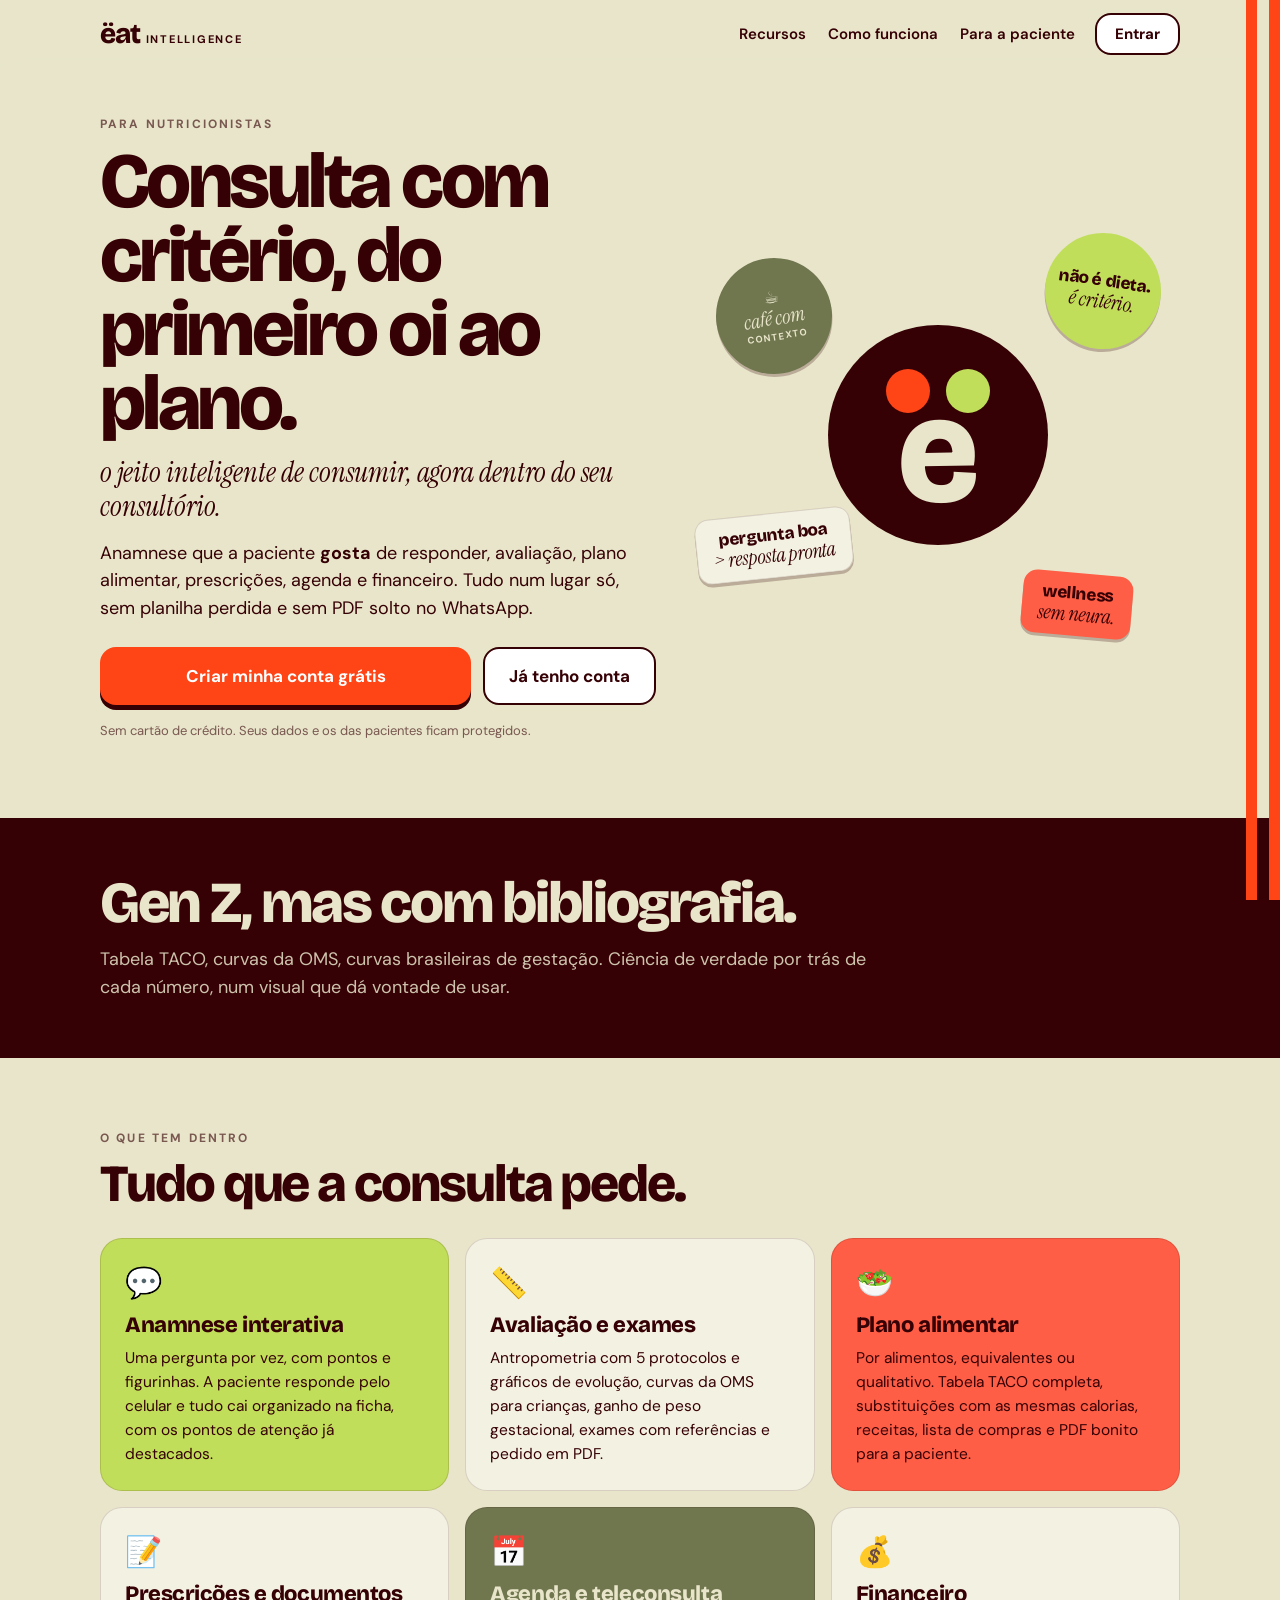
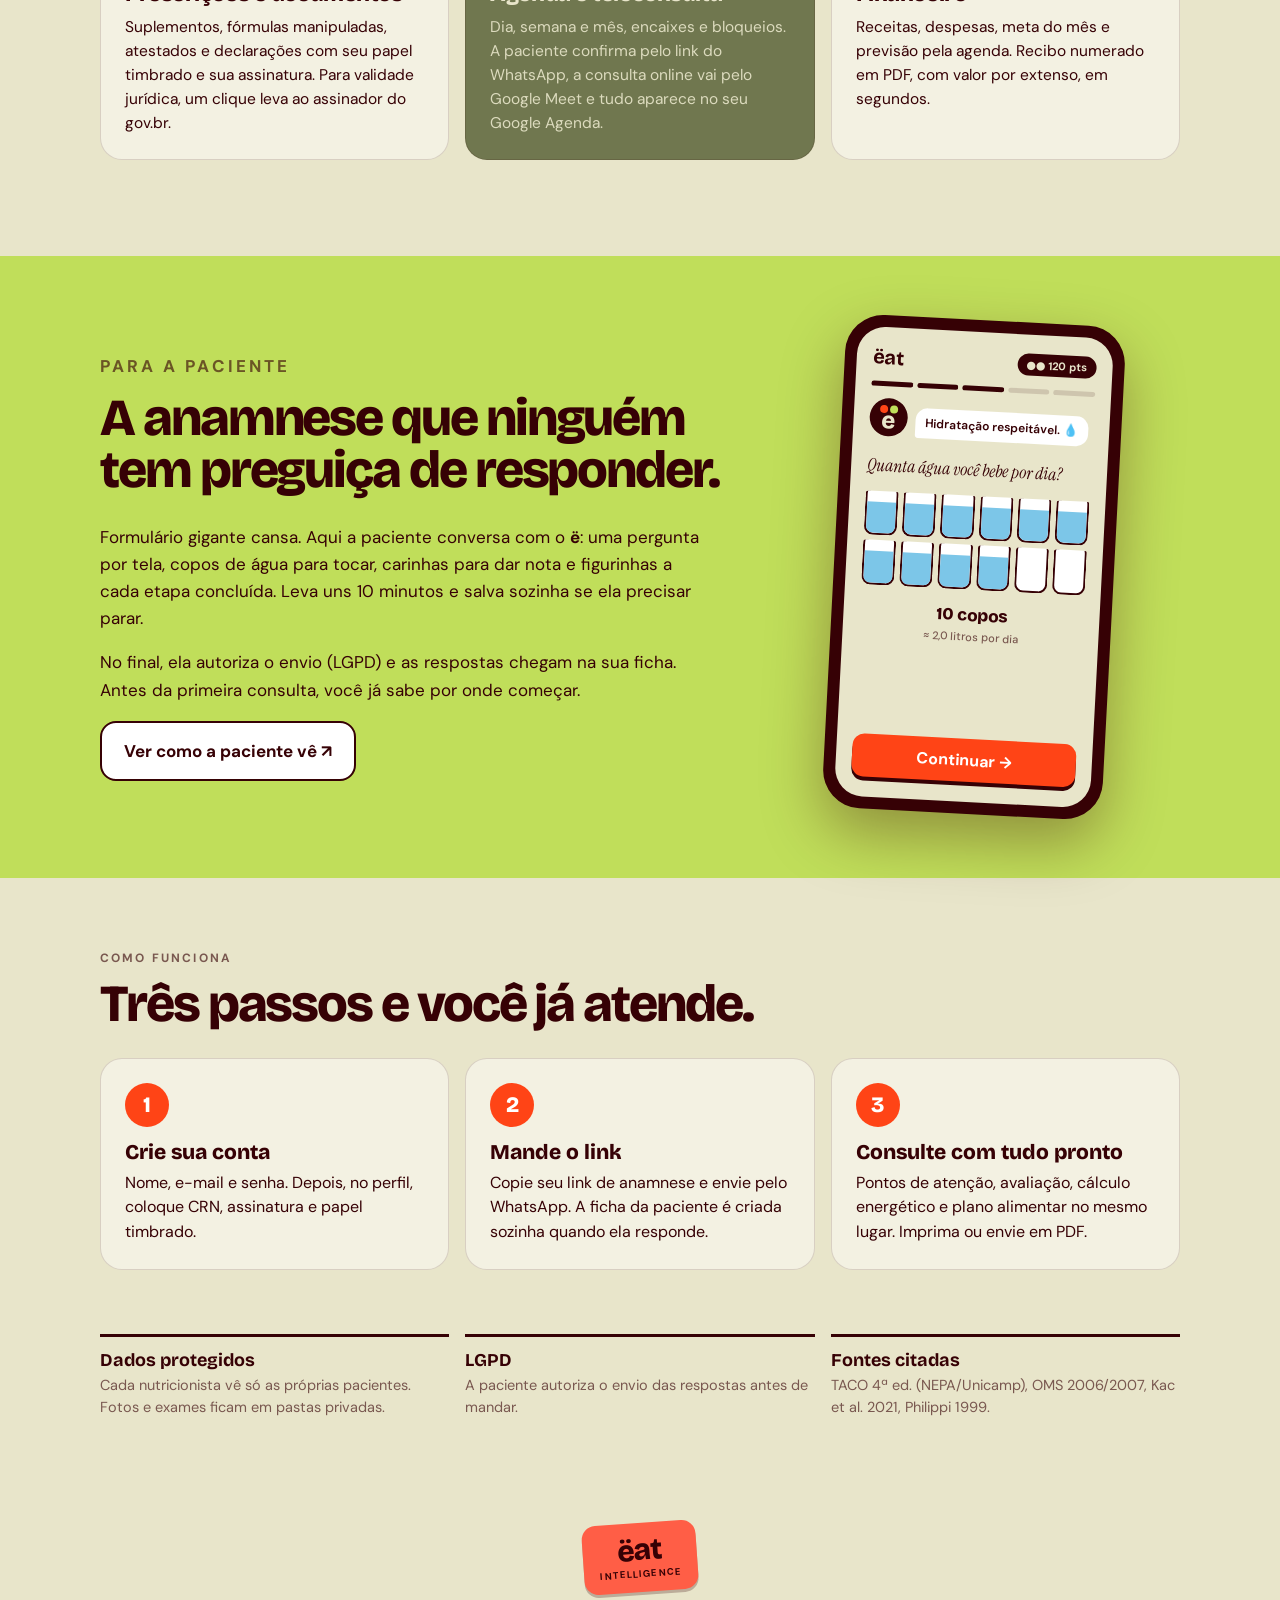
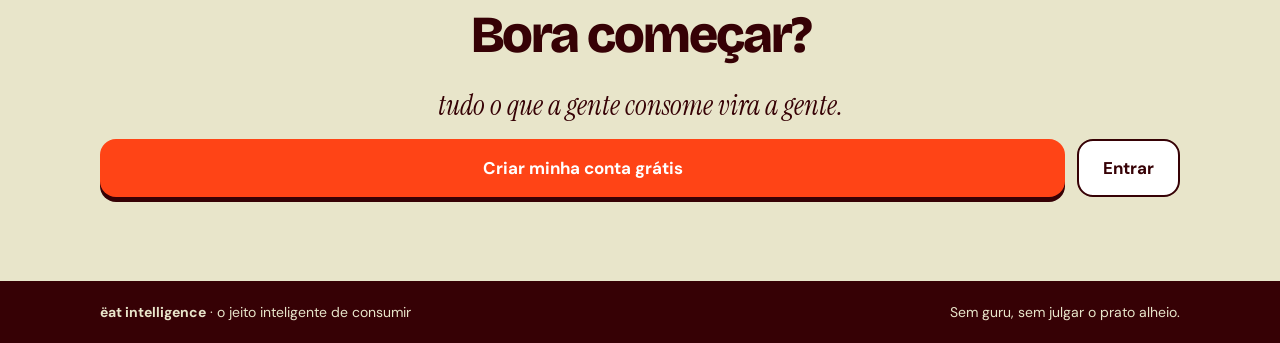
==== index.html @ 546cb7b5 "ëat intelligence: site inicial, anamnese, painel da nutri e funções do Supabase Co-Authored-By: Clau" ====
<!doctype html>
<html lang="pt-BR">
<head>
<meta charset="utf-8">
<meta name="viewport" content="width=device-width,initial-scale=1,viewport-fit=cover">
<meta name="theme-color" content="#E8E5CA">
<title>ëat intelligence · o consultório de nutrição com critério</title>
<meta name="description" content="Anamnese que a paciente gosta de responder, avaliação, plano alimentar, prescrições, agenda e financeiro num só lugar. Para nutricionistas.">
<script>
  // links antigos de anamnese (com ?n= ou ?nome=) continuam funcionando: vão direto para o questionário
  (function () { var q = new URLSearchParams(location.search); if (q.has('n') || q.has('nome') || q.has('nutri')) location.replace('anamnese.html' + location.search); })();
</script>
<link rel="preconnect" href="https://fonts.googleapis.com">
<link rel="preconnect" href="https://fonts.gstatic.com" crossorigin>
<link href="https://fonts.googleapis.com/css2?family=Bricolage+Grotesque:opsz,wght@12..96,400..800&family=DM+Sans:opsz,wght@9..40,400..700&family=Instrument+Serif:ital@0;1&display=swap" rel="stylesheet">
<link rel="stylesheet" href="css/eat.css?v=20261120h">
<link rel="stylesheet" href="css/home.css?v=20261120h">
</head>
<body class="home">
<div class="listras" aria-hidden="true"><i></i><i></i></div>

<header class="home-topo">
  <div class="home-in home-topo-in">
    <a class="home-logo" href="#" aria-label="ëat intelligence, início">ëat<small>intelligence</small></a>
    <nav class="home-nav" aria-label="Seções">
      <a href="#recursos">Recursos</a>
      <a href="#como">Como funciona</a>
      <a href="#paciente">Para a paciente</a>
    </nav>
    <a class="btn sec home-entrar" href="painel.html">Entrar</a>
  </div>
</header>

<main>
  <!-- hero -->
  <section class="home-in hero-home">
    <div class="hero-texto">
      <p class="kicker-home">para nutricionistas</p>
      <h1>Consulta com critério, do primeiro oi ao plano.</h1>
      <p class="serif-home">o jeito inteligente de consumir, agora dentro do seu consultório.</p>
      <p class="hero-sub">Anamnese que a paciente <b>gosta</b> de responder, avaliação, plano alimentar, prescrições, agenda e financeiro. Tudo num lugar só, sem planilha perdida e sem PDF solto no WhatsApp.</p>
      <div class="hero-acoes">
        <a class="btn pri" href="painel.html#criar">Criar minha conta grátis</a>
        <a class="btn sec" href="painel.html">Já tenho conta</a>
      </div>
      <p class="nota">Sem cartão de crédito. Seus dados e os das pacientes ficam protegidos.</p>
    </div>
    <div class="hero-arte" aria-hidden="true">
      <div class="ee-grande-home"><i class="olho a"></i><i class="olho b"></i><span class="letra">e</span></div>
      <div class="fig t-lima redonda" style="--rot:8deg;top:2%;right:4%"><span class="g">não é dieta.</span><span class="s">é critério.</span></div>
      <div class="fig t-creme" style="--rot:-6deg;bottom:16%;left:0"><span class="g">pergunta boa</span><span class="s">&gt; resposta pronta</span></div>
      <div class="fig t-coral" style="--rot:5deg;bottom:2%;right:10%"><span class="g">wellness</span><span class="s">sem neura.</span></div>
      <div class="fig t-musgo redonda" style="--rot:-9deg;top:8%;left:4%"><span class="g">☕</span><span class="s">café com</span><span class="c">contexto</span></div>
    </div>
  </section>

  <!-- faixa manifesto -->
  <section class="faixa-bordo">
    <div class="home-in">
      <p class="faixa-titulo">Gen Z, mas com bibliografia.</p>
      <p class="faixa-sub">Tabela TACO, curvas da OMS, curvas brasileiras de gestação. Ciência de verdade por trás de cada número, num visual que dá vontade de usar.</p>
    </div>
  </section>

  <!-- recursos -->
  <section class="home-in secao" id="recursos">
    <p class="kicker-home">o que tem dentro</p>
    <h2>Tudo que a consulta pede.</h2>
    <div class="recursos">
      <article class="recurso t-lima">
        <span class="rec-ic" aria-hidden="true">💬</span>
        <h3>Anamnese interativa</h3>
        <p>Uma pergunta por vez, com pontos e figurinhas. A paciente responde pelo celular e tudo cai organizado na ficha, com os pontos de atenção já destacados.</p>
      </article>
      <article class="recurso t-creme">
        <span class="rec-ic" aria-hidden="true">📏</span>
        <h3>Avaliação e exames</h3>
        <p>Antropometria com 5 protocolos e gráficos de evolução, curvas da OMS para crianças, ganho de peso gestacional, exames com referências e pedido em PDF.</p>
      </article>
      <article class="recurso t-coral">
        <span class="rec-ic" aria-hidden="true">🥗</span>
        <h3>Plano alimentar</h3>
        <p>Por alimentos, equivalentes ou qualitativo. Tabela TACO completa, substituições com as mesmas calorias, receitas, lista de compras e PDF bonito para a paciente.</p>
      </article>
      <article class="recurso t-creme">
        <span class="rec-ic" aria-hidden="true">📝</span>
        <h3>Prescrições e documentos</h3>
        <p>Suplementos, fórmulas manipuladas, atestados e declarações com seu papel timbrado e sua assinatura. Para validade jurídica, um clique leva ao assinador do gov.br.</p>
      </article>
      <article class="recurso t-musgo">
        <span class="rec-ic" aria-hidden="true">📅</span>
        <h3>Agenda e teleconsulta</h3>
        <p>Dia, semana e mês, encaixes e bloqueios. A paciente confirma pelo link do WhatsApp, a consulta online vai pelo Google Meet e tudo aparece no seu Google Agenda.</p>
      </article>
      <article class="recurso t-creme">
        <span class="rec-ic" aria-hidden="true">💰</span>
        <h3>Financeiro</h3>
        <p>Receitas, despesas, meta do mês e previsão pela agenda. Recibo numerado em PDF, com valor por extenso, em segundos.</p>
      </article>
    </div>
  </section>

  <!-- paciente -->
  <section class="secao-paciente" id="paciente">
    <div class="home-in paciente-grade">
      <div>
        <p class="kicker-home">para a paciente</p>
        <h2>A anamnese que ninguém tem preguiça de responder.</h2>
        <p>Formulário gigante cansa. Aqui a paciente conversa com o <b>ë</b>: uma pergunta por tela, copos de água para tocar, carinhas para dar nota e figurinhas a cada etapa concluída. Leva uns 10 minutos e salva sozinha se ela precisar parar.</p>
        <p>No final, ela autoriza o envio (LGPD) e as respostas chegam na sua ficha. Antes da primeira consulta, você já sabe por onde começar.</p>
        <a class="btn sec" href="anamnese.html">Ver como a paciente vê ↗</a>
      </div>
      <div class="celular" aria-hidden="true">
        <div class="cel-tela">
          <div class="cel-topo"><b>ëat</b><span class="cel-pts">●● 120 pts</span></div>
          <div class="cel-barra"><i style="width:100%"></i><i style="width:100%"></i><i style="width:40%"></i><i></i><i></i></div>
          <div class="cel-guia"><span class="cel-ee"><i></i><i></i>e</span><span class="cel-balao">Hidratação respeitável. 💧</span></div>
          <p class="cel-perg">Quanta água você bebe por dia?</p>
          <div class="cel-copos"><i class="on"></i><i class="on"></i><i class="on"></i><i class="on"></i><i class="on"></i><i class="on"></i><i class="on"></i><i class="on"></i><i class="on"></i><i class="on"></i><i></i><i></i></div>
          <p class="cel-total">10 copos <small>≈ 2,0 litros por dia</small></p>
          <span class="cel-btn">Continuar →</span>
        </div>
      </div>
    </div>
  </section>

  <!-- como funciona -->
  <section class="home-in secao" id="como">
    <p class="kicker-home">como funciona</p>
    <h2>Três passos e você já atende.</h2>
    <ol class="passos">
      <li><span class="passo-n">1</span><h3>Crie sua conta</h3><p>Nome, e-mail e senha. Depois, no perfil, coloque CRN, assinatura e papel timbrado.</p></li>
      <li><span class="passo-n">2</span><h3>Mande o link</h3><p>Copie seu link de anamnese e envie pelo WhatsApp. A ficha da paciente é criada sozinha quando ela responde.</p></li>
      <li><span class="passo-n">3</span><h3>Consulte com tudo pronto</h3><p>Pontos de atenção, avaliação, cálculo energético e plano alimentar no mesmo lugar. Imprima ou envie em PDF.</p></li>
    </ol>
  </section>

  <!-- confiança -->
  <section class="home-in secao confianca">
    <div class="conf-item"><b>Dados protegidos</b><span>Cada nutricionista vê só as próprias pacientes. Fotos e exames ficam em pastas privadas.</span></div>
    <div class="conf-item"><b>LGPD</b><span>A paciente autoriza o envio das respostas antes de mandar.</span></div>
    <div class="conf-item"><b>Fontes citadas</b><span>TACO 4ª ed. (NEPA/Unicamp), OMS 2006/2007, Kac et al. 2021, Philippi 1999.</span></div>
  </section>

  <!-- cta final -->
  <section class="cta-final">
    <div class="home-in">
      <div class="fig t-coral" style="--rot:-4deg;position:static;display:inline-flex;margin-bottom:18px"><span class="g" style="font-size:30px;letter-spacing:-.04em">ëat</span><span class="c">intelligence</span></div>
      <h2>Bora começar?</h2>
      <p class="serif-home">tudo o que a gente consome vira a gente.</p>
      <div class="hero-acoes" style="justify-content:center">
        <a class="btn pri" href="painel.html#criar">Criar minha conta grátis</a>
        <a class="btn sec" href="painel.html">Entrar</a>
      </div>
    </div>
  </section>
</main>

<footer class="home-rodape">
  <div class="home-in">
    <span><b>ëat intelligence</b> · o jeito inteligente de consumir</span>
    <span>Sem guru, sem julgar o prato alheio.</span>
  </div>
</footer>
</body>
</html>
---- css/eat.css ----
:root{
  --coral:#FF5E46; --laranja:#FF4416; --bordo:#360105; --lima:#C0DE5A; --musgo:#70774F; --creme:#E8E5CA;
  --papel:#F3F1E2; --linha:rgba(54,1,5,.14); --suave:rgba(54,1,5,.62);
  --titulo:'Bricolage Grotesque',system-ui,sans-serif;
  --serif:'Instrument Serif',Georgia,serif;
  --texto:'DM Sans',system-ui,sans-serif;
  --r:22px;
}
*{box-sizing:border-box}
html,body{margin:0}
body{font-family:var(--texto);background:var(--creme);color:var(--bordo);-webkit-font-smoothing:antialiased;min-height:100vh;overflow-x:hidden}
button{font:inherit;color:inherit}
.listras{position:fixed;top:0;right:0;bottom:0;width:34px;display:flex;gap:12px;justify-content:flex-end;pointer-events:none;z-index:0}
.listras i{width:11px;background:var(--laranja)}
@media (max-width:700px){.listras{width:18px;gap:6px}.listras i{width:6px}}

/* topo */
.topo{position:sticky;top:0;z-index:10;background:rgba(232,229,202,.92);backdrop-filter:blur(10px);-webkit-backdrop-filter:blur(10px);padding:14px 16px 12px}
.topo-in{max-width:660px;margin:0 auto;display:flex;align-items:center;gap:12px}
.logo{font-family:var(--titulo);font-weight:800;font-size:24px;letter-spacing:-.03em;line-height:1;display:flex;align-items:baseline;gap:6px}
.logo small{font-family:var(--texto);font-weight:600;font-size:11px;letter-spacing:.16em;text-transform:uppercase}
.pontos{margin-left:auto;display:flex;align-items:center;gap:6px;background:var(--bordo);color:var(--creme);border-radius:999px;padding:6px 12px 6px 8px;font-weight:700;font-size:14px}
.pontos b{display:inline-flex;gap:3px}
.pontos b i{width:8px;height:8px;border-radius:50%;background:var(--laranja)}
.pontos b i+i{background:var(--lima)}
.trilha{max-width:660px;margin:12px auto 0;display:flex;gap:6px}
.trilha .seg{flex:1;height:7px;border-radius:99px;background:var(--linha);overflow:hidden}
.trilha .seg i{display:block;height:100%;width:0;background:var(--bordo);border-radius:99px;transition:width .45s cubic-bezier(.2,.8,.2,1)}
.trilha .seg.atual i{background:var(--laranja)}
.etapa-label{max-width:660px;margin:8px auto 0;font-size:11px;font-weight:700;letter-spacing:.16em;text-transform:uppercase;color:var(--suave)}

main{position:relative;z-index:1;max-width:660px;margin:0 auto;padding:12px 16px 150px}

/* mascote ë */
.guia{display:flex;align-items:flex-end;gap:12px;margin:8px 0 16px}
.ee{flex:none;width:56px;height:56px;border-radius:50%;background:var(--bordo);position:relative;display:grid;place-items:center;animation:respira 3.2s ease-in-out infinite}
.ee .letra{font-family:var(--titulo);font-weight:800;font-size:38px;color:var(--creme);line-height:1;margin-top:8px}
.ee .olho{position:absolute;top:11px;width:12px;height:12px;border-radius:50%;animation:pisca 4.5s infinite}
.ee .olho.a{left:15px;background:var(--laranja)}
.ee .olho.b{right:15px;background:var(--lima);animation-delay:.05s}
.ee.feliz{animation:pula .5s ease}
.ee.grande{width:96px;height:96px}
.ee.grande .letra{font-size:66px;margin-top:12px}
.ee.grande .olho{width:20px;height:20px;top:18px}
.ee.grande .olho.a{left:25px}.ee.grande .olho.b{right:25px}
@keyframes pisca{0%,92%,100%{transform:scaleY(1)}95%{transform:scaleY(.1)}}
@keyframes respira{0%,100%{transform:translateY(0)}50%{transform:translateY(-3px)}}
@keyframes pula{0%{transform:scale(1)}40%{transform:scale(1.15) rotate(-6deg)}100%{transform:scale(1)}}
.balao{background:#fff;border-radius:18px 18px 18px 4px;padding:11px 15px;font-size:15px;line-height:1.4;font-weight:500;box-shadow:0 2px 0 var(--linha);max-width:100%;animation:entra .3s ease}

/* cartões */
.card{background:var(--papel);border-radius:var(--r);padding:28px 22px 26px;animation:entra .38s cubic-bezier(.2,.8,.2,1);border:1px solid var(--linha)}
@keyframes entra{from{opacity:0;transform:translateY(14px)}to{opacity:1;transform:none}}
.kicker{font-size:11px;font-weight:700;letter-spacing:.16em;text-transform:uppercase;color:var(--suave);margin:0 0 10px}
.pergunta{font-family:var(--serif);font-style:italic;font-weight:400;font-size:clamp(30px,7.2vw,42px);line-height:1.05;letter-spacing:-.01em;margin:0 0 8px}
.ajuda{color:var(--suave);margin:0 0 20px;font-size:15px;line-height:1.45}
.opcional{display:inline-block;font-size:11px;font-weight:700;letter-spacing:.12em;text-transform:uppercase;background:var(--creme);border-radius:99px;padding:3px 9px;margin-left:4px;vertical-align:middle;font-family:var(--texto);font-style:normal}

/* opções */
.opcoes{display:grid;gap:10px;grid-template-columns:repeat(auto-fill,minmax(148px,1fr))}
.op{border:2px solid var(--linha);background:#fff;border-radius:16px;padding:14px 14px;text-align:left;cursor:pointer;display:flex;gap:12px;align-items:center;font-weight:600;font-size:16px;line-height:1.25;transition:transform .15s,border-color .15s,background .15s}
.op .e{font-size:26px;line-height:1;flex:none}
.op:hover{transform:translateY(-2px);border-color:var(--bordo)}
.op.on{background:var(--bordo);color:var(--creme);border-color:var(--bordo)}
.op.on .e{animation:pula .4s}
.chips{display:flex;flex-wrap:wrap;gap:8px}
.chip{border:2px solid var(--linha);background:#fff;border-radius:999px;padding:10px 15px;font-weight:600;font-size:15px;cursor:pointer;display:inline-flex;gap:7px;align-items:center;transition:.15s}
.chip:hover{border-color:var(--bordo)}
.chip.on{background:var(--lima);border-color:var(--bordo)}
.chip.on::after{content:"✓";font-weight:800}

input.campo,textarea.campo{width:100%;font:inherit;font-size:20px;font-weight:600;padding:15px 17px;border:2px solid var(--linha);border-radius:16px;background:#fff;color:var(--bordo);outline:none;transition:border-color .15s}
textarea.campo{font-size:17px;font-weight:500;min-height:130px;resize:vertical;line-height:1.45}
input.campo:focus,textarea.campo:focus{border-color:var(--bordo);box-shadow:0 0 0 4px rgba(192,222,90,.55)}
.num{display:flex;gap:10px;align-items:center}
.num input{text-align:center;font-family:var(--titulo);font-size:34px;font-weight:800}
.mais{flex:none;width:58px;height:58px;border-radius:16px;border:2px solid var(--linha);background:#fff;font-size:28px;font-weight:700;cursor:pointer}
.mais:active{transform:scale(.94)}
.unid{font-weight:700;color:var(--suave);font-size:18px;flex:none}

.escala{display:grid;grid-template-columns:repeat(5,1fr);gap:8px}
.escala button{border:2px solid var(--linha);background:#fff;border-radius:16px;padding:12px 4px 10px;cursor:pointer;display:flex;flex-direction:column;align-items:center;gap:6px;transition:.15s}
.escala button .e{font-size:30px;line-height:1}
.escala button small{font-size:12px;font-weight:600;line-height:1.15;text-align:center}
.escala button:hover{transform:translateY(-2px)}
.escala button.on{background:var(--coral);border-color:var(--bordo)}

.regua{padding:8px 0 4px}
.regua .valor{font-family:var(--titulo);font-weight:800;font-size:64px;line-height:1;text-align:center;letter-spacing:-.03em}
.regua .valor span{font-size:22px;font-weight:600;margin-left:6px;letter-spacing:0}
.regua .emo{text-align:center;font-size:34px;margin:6px 0 10px}
input[type=range]{width:100%;-webkit-appearance:none;appearance:none;height:14px;border-radius:99px;background:linear-gradient(90deg,var(--lima) var(--p,50%),#fff var(--p,50%));border:2px solid var(--bordo);outline:none}
input[type=range]::-webkit-slider-thumb{-webkit-appearance:none;width:34px;height:34px;border-radius:50%;background:var(--laranja);border:3px solid var(--bordo);cursor:grab}
input[type=range]::-moz-range-thumb{width:30px;height:30px;border-radius:50%;background:var(--laranja);border:3px solid var(--bordo);cursor:grab}
.regua .ext{display:flex;justify-content:space-between;font-size:13px;font-weight:600;color:var(--suave);margin-top:8px}

.copos{display:grid;grid-template-columns:repeat(8,1fr);gap:7px}
.opcoes.largas{grid-template-columns:1fr}
.op .desc{display:block;font-weight:500;font-size:13px;opacity:.75;margin-top:3px;line-height:1.35}
.copo{aspect-ratio:3/4;border:2px solid var(--bordo);border-top-width:0;border-radius:4px 4px 14px 14px;background:#fff;cursor:pointer;position:relative;overflow:hidden;padding:0}
.copo::before{content:"";position:absolute;left:0;right:0;bottom:0;height:0;background:#7cc6e8;transition:height .3s cubic-bezier(.2,.8,.2,1)}
.copo.on::before{height:78%}
.copo.on{animation:pula .35s}
.agua-total{text-align:center;margin:16px 0 4px;font-family:var(--titulo);font-weight:800;font-size:28px}
.agua-total small{display:block;font-family:var(--texto);font-weight:500;font-size:14px;color:var(--suave)}
.link{background:none;border:none;text-decoration:underline;cursor:pointer;color:var(--suave);font-weight:600;padding:6px 0}

.freq{display:flex;flex-direction:column;gap:10px}
.freq-linha{background:#fff;border-radius:16px;padding:10px 12px;display:grid;grid-template-columns:minmax(110px,1fr) 2.4fr;gap:10px;align-items:center;border:2px solid transparent;transition:.2s}
.freq-linha.ok{border-color:var(--lima)}
.freq-nome{font-weight:700;display:flex;gap:8px;align-items:center;font-size:15px}
.freq-nome .e{font-size:22px}
.freq-ops{display:grid;grid-template-columns:repeat(4,1fr);gap:5px}
.freq-ops button{border:1.5px solid var(--linha);background:var(--papel);border-radius:10px;padding:8px 2px;font-size:12px;font-weight:700;cursor:pointer}
.freq-ops button.on{background:var(--bordo);color:var(--creme);border-color:var(--bordo)}
@media (max-width:520px){.freq-linha{grid-template-columns:1fr}}

/* abertura de etapa */
.abertura{border-radius:var(--r);padding:34px 24px 30px;position:relative;overflow:hidden;animation:entra .4s cubic-bezier(.2,.8,.2,1)}
.abertura .num-etapa{font-size:12px;font-weight:700;letter-spacing:.16em;text-transform:uppercase;margin:0 0 18px}
.abertura h2{font-family:var(--titulo);font-weight:800;font-size:clamp(40px,10vw,62px);line-height:.95;letter-spacing:-.035em;margin:0 0 14px}
.abertura p{font-family:var(--serif);font-style:italic;font-size:24px;line-height:1.2;margin:0;max-width:30ch}
.abertura .trema{position:absolute;right:22px;top:24px;display:flex;gap:10px}
.abertura .trema i{width:30px;height:24px;border-radius:50%;background:currentColor;opacity:.9}
.t-lima{background:var(--lima);color:var(--bordo)}
.t-coral{background:var(--coral);color:var(--bordo)}
.t-bordo{background:var(--bordo);color:var(--creme)}
.t-musgo{background:var(--musgo);color:var(--creme)}
.t-creme{background:var(--papel);color:var(--bordo);border:1px solid var(--linha)}

/* figurinhas */
.conquista{display:flex;align-items:center;gap:16px;margin:0 0 18px;padding:14px 16px;background:#fff;border-radius:18px;border:1px solid var(--linha);animation:entra .4s}
.conquista .tit{font-size:11px;font-weight:700;letter-spacing:.16em;text-transform:uppercase;color:var(--suave)}
.conquista .nome{font-family:var(--titulo);font-weight:800;font-size:19px;letter-spacing:-.01em}
.fig{flex:none;display:inline-flex;flex-direction:column;align-items:center;justify-content:center;text-align:center;padding:12px 16px;border-radius:14px;line-height:1;transform:rotate(var(--rot,-4deg));box-shadow:0 3px 0 rgba(54,1,5,.25);animation:cola .55s cubic-bezier(.2,1.6,.4,1)}
.fig .g{font-family:var(--titulo);font-weight:800;font-size:17px;letter-spacing:-.02em}
.fig .s{font-family:var(--serif);font-style:italic;font-size:20px;margin-top:2px}
.fig .c{font-family:var(--texto);font-weight:700;font-size:9.5px;letter-spacing:.12em;text-transform:uppercase;margin-top:5px}
.fig.redonda{border-radius:50%;width:116px;height:116px;padding:10px}
.fig.oval{border-radius:50%;padding:18px 22px}
@keyframes cola{0%{transform:scale(1.8) rotate(12deg);opacity:0}100%{transform:scale(1) rotate(var(--rot,-4deg));opacity:1}}
.album{display:flex;flex-wrap:wrap;gap:18px 14px;justify-content:center;padding:18px 4px 8px}
.album .fig{animation-delay:calc(var(--i)*90ms);animation-fill-mode:both}

/* boas-vindas / final */
.hero{text-align:left}
.hero h1{font-family:var(--titulo);font-weight:800;font-size:clamp(44px,11vw,72px);line-height:.92;letter-spacing:-.04em;margin:18px 0 12px}
.hero .serif{font-family:var(--serif);font-style:italic;font-size:26px;line-height:1.15;margin:0 0 18px}
.hero p{font-size:16px;line-height:1.55;margin:0 0 12px}
.lista-etapas{display:flex;flex-wrap:wrap;gap:8px;margin:18px 0 6px}
.lista-etapas span{font-size:13px;font-weight:700;border:1.5px solid var(--bordo);border-radius:99px;padding:6px 11px}
.nota{font-size:13px;color:var(--suave);margin-top:16px;line-height:1.5}
.acoes{display:flex;flex-direction:column;gap:10px;margin-top:20px}

/* navegação */
.nav{position:fixed;left:0;right:0;bottom:0;z-index:20;padding:22px 16px calc(16px + env(safe-area-inset-bottom));background:linear-gradient(rgba(232,229,202,0),var(--creme) 35%)}
.nav-in{max-width:660px;margin:0 auto;display:flex;gap:10px}
.btn{border:none;border-radius:16px;padding:17px 22px;font-weight:700;font-size:17px;cursor:pointer;transition:transform .1s, box-shadow .1s;display:inline-flex;align-items:center;justify-content:center;gap:8px;text-decoration:none}
.btn.pri{flex:1;background:var(--laranja);color:#fff;box-shadow:0 5px 0 var(--bordo)}
.btn.pri:active{transform:translateY(4px);box-shadow:0 1px 0 var(--bordo)}
.btn.pri:disabled{background:#d8d3b4;color:rgba(54,1,5,.45);box-shadow:0 5px 0 rgba(54,1,5,.2);cursor:not-allowed}
.btn.sec{background:#fff;color:var(--bordo);border:2px solid var(--bordo)}
.btn.esc{background:var(--bordo);color:var(--creme);box-shadow:0 5px 0 #000}
.btn.zap{background:#25D366;color:#073b1d;box-shadow:0 5px 0 var(--bordo)}
.treme{animation:treme .35s}
@keyframes treme{20%,60%{transform:translateX(-6px)}40%,80%{transform:translateX(6px)}}

.mais-pontos{position:fixed;z-index:50;pointer-events:none;font-family:var(--titulo);font-weight:800;font-size:22px;color:var(--laranja);animation:sobe 1s ease forwards}
@keyframes sobe{to{transform:translateY(-60px);opacity:0}}
.confete{position:fixed;top:-20px;z-index:60;pointer-events:none;border-radius:50%;animation:cai linear forwards}
@keyframes cai{to{transform:translateY(110vh) rotate(540deg)}}

/* painel */
.painel h1{font-family:var(--titulo);font-weight:800;font-size:44px;letter-spacing:-.035em;line-height:1;margin:10px 0 6px}
.painel .bloco{background:var(--papel);border:1px solid var(--linha);border-radius:var(--r);padding:20px;margin:16px 0}
.painel h2{font-family:var(--titulo);font-weight:800;font-size:22px;letter-spacing:-.02em;margin:0 0 12px}
.painel label{display:block;font-size:12px;font-weight:700;letter-spacing:.1em;text-transform:uppercase;margin:12px 0 6px;color:var(--suave)}
.painel input.campo,.painel textarea.campo{font-size:16px;font-weight:500;padding:12px 14px}
.painel textarea.campo{min-height:90px}
.linha-btn{display:flex;flex-wrap:wrap;gap:8px;margin-top:12px}
.linha-btn .btn{padding:12px 16px;font-size:15px}
.linkbox{word-break:break-all;background:#fff;border-radius:12px;padding:12px;font-size:13px;margin-top:12px;border:1px dashed var(--bordo)}
.pac{display:flex;align-items:center;gap:12px;background:#fff;border-radius:16px;padding:14px;margin-top:10px;cursor:pointer;border:2px solid transparent;width:100%;text-align:left}
.pac:hover{border-color:var(--bordo)}
.pac .av{width:42px;height:42px;border-radius:50%;background:var(--lima);display:grid;place-items:center;font-family:var(--titulo);font-weight:800;font-size:18px;flex:none}
.pac .info{flex:1;min-width:0}
.pac .info b{display:block;font-size:16px}
.pac .info span{font-size:13px;color:var(--suave)}
.vazio{color:var(--suave);font-style:italic;font-family:var(--serif);font-size:20px}
.resumo{display:grid;grid-template-columns:repeat(auto-fit,minmax(130px,1fr));gap:10px;margin:14px 0}
.resumo div{background:#fff;border-radius:14px;padding:12px}
.resumo small{display:block;font-size:11px;font-weight:700;letter-spacing:.12em;text-transform:uppercase;color:var(--suave)}
.resumo b{font-family:var(--titulo);font-size:22px;font-weight:800}
.alertas{list-style:none;padding:0;margin:0;display:flex;flex-direction:column;gap:6px}
.alertas li{background:#fff;border-left:5px solid var(--laranja);border-radius:10px;padding:9px 12px;font-size:15px}
.secao-resp h3{font-family:var(--titulo);font-weight:800;font-size:18px;margin:18px 0 8px;padding-bottom:6px;border-bottom:2px solid var(--bordo)}
.secao-resp dl{margin:0;display:grid;grid-template-columns:minmax(140px,38%) 1fr;gap:8px 14px}
.secao-resp dt{font-size:14px;color:var(--suave)}
.secao-resp dd{margin:0;font-weight:600;font-size:15px;white-space:pre-wrap}
@media (max-width:520px){.secao-resp dl{grid-template-columns:1fr}.secao-resp dd{margin-bottom:6px}}
@media print{
  .topo,.nav,.listras,.nao-imprime{display:none!important}
  body{background:#fff}
  .painel .bloco{border:none;padding:0}
  main{padding:0}
}
@media (prefers-reduced-motion:reduce){*{animation:none!important;transition:none!important}}

/* ===== painel: login e lista ===== */
.auth{max-width:440px;margin:24px auto 0}
.auth .hero h1{font-size:clamp(40px,10vw,56px)}
.abas{display:flex;gap:6px;background:var(--papel);border:1px solid var(--linha);border-radius:14px;padding:4px;margin:18px 0 4px}
.abas button{flex:1;border:none;background:none;border-radius:10px;padding:10px;font-weight:700;cursor:pointer;color:var(--suave)}
.abas button.on{background:var(--bordo);color:var(--creme)}
.form-msg{margin:12px 0 0;font-size:14px;line-height:1.45;border-radius:12px;padding:10px 12px}
.form-msg.erro{background:#ffe1db;color:#8a1300}
.form-msg.ok{background:#eaf5c8;color:#2f3b06}
.form-msg:empty{display:none}
.painel .btn.pri{flex:none}
.usuario{margin-left:auto;display:flex;align-items:center;gap:8px}
.usuario .nome{font-weight:700;font-size:14px;max-width:160px;overflow:hidden;text-overflow:ellipsis;white-space:nowrap}
.usuario .btn{padding:8px 12px;font-size:14px}
@media (max-width:520px){.usuario .nome{display:none}}
.busca{margin:6px 0 4px}
.selo-nova{font-size:11px;font-weight:800;letter-spacing:.08em;text-transform:uppercase;background:var(--laranja);color:#fff;border-radius:99px;padding:3px 8px;margin-left:6px;vertical-align:middle}
.cabeca-lista{display:flex;align-items:center;gap:10px;flex-wrap:wrap}
.cabeca-lista h2{margin:0}
.cabeca-lista .btn{margin-left:auto;padding:8px 12px;font-size:14px}
.carregando{color:var(--suave);font-family:var(--serif);font-style:italic;font-size:20px;padding:10px 0}
.consentimento{display:flex;gap:12px;align-items:flex-start;text-align:left;background:#fff;border:2px solid var(--linha);border-radius:16px;padding:14px;cursor:pointer;font-size:15px;line-height:1.45}
.consentimento input{width:22px;height:22px;accent-color:var(--bordo);flex:none;margin-top:1px}
.enviado{display:inline-flex;align-items:center;gap:8px;background:var(--lima);border-radius:99px;padding:8px 14px;font-weight:700}

/* ===== visualizador de PDF ===== */
.visualizador{position:fixed;inset:0;z-index:300;background:rgba(54,1,5,.88);display:flex;flex-direction:column}
.vis-barra{display:flex;align-items:center;gap:10px;padding:12px 16px;background:var(--creme);box-shadow:0 2px 12px rgba(0,0,0,.2)}
.vis-barra b{flex:1;min-width:0;overflow:hidden;text-overflow:ellipsis;white-space:nowrap;font-size:14px}
.vis-barra .btn{padding:9px 14px;font-size:14px}
.vis-paginas{flex:1;overflow:auto;padding:16px 12px 40px;display:flex;flex-direction:column;align-items:center;gap:14px}
.vis-pagina{display:block;background:#fff;box-shadow:0 6px 24px rgba(0,0,0,.35);max-width:100%}
.vis-aviso{color:var(--creme);font-family:var(--serif);font-style:italic;font-size:20px;margin-top:40px}

/* ===== assinatura ===== */
.campo-assinatura{margin-top:4px}
.ass-previa{background:#fff;border:2px dashed var(--linha);border-radius:14px;min-height:90px;display:grid;place-items:center;padding:10px}
.ass-previa img{max-width:100%;max-height:110px}
.ass-caixa{background:#fff;border-radius:14px;padding:12px;margin-top:10px}
.ass-pad{width:100%;height:auto;aspect-ratio:3/1;background:#fff;border:2px solid var(--bordo);border-radius:12px;touch-action:none;cursor:crosshair;background-image:linear-gradient(transparent calc(75% - 1px),rgba(54,1,5,.25) 75%,transparent calc(75% + 1px))}
---- css/home.css ----
/* ===== página inicial ===== */
body.home{overflow-x:hidden}
html{scroll-behavior:smooth}
.home-in{max-width:1120px;margin:0 auto;padding:0 20px}
.home-topo{position:sticky;top:0;z-index:20;background:rgba(232,229,202,.92);backdrop-filter:blur(10px);-webkit-backdrop-filter:blur(10px)}
.home-topo-in{display:flex;align-items:center;gap:20px;height:68px}
.home-logo{font-family:var(--titulo);font-weight:800;font-size:28px;letter-spacing:-.04em;color:var(--bordo);text-decoration:none;display:flex;align-items:baseline;gap:6px}
.home-logo small{font-family:var(--texto);font-size:11px;font-weight:700;letter-spacing:.16em;text-transform:uppercase}
.home-nav{display:flex;gap:22px;margin-left:auto}
.home-nav a{color:var(--bordo);text-decoration:none;font-weight:600;font-size:15px}
.home-nav a:hover{text-decoration:underline}
.home-entrar{padding:9px 18px;font-size:15px}
@media (max-width:760px){.home-nav{display:none}.home-entrar{margin-left:auto}}

.kicker-home{font-size:12px;font-weight:700;letter-spacing:.18em;text-transform:uppercase;color:var(--suave);margin:0 0 12px}
.serif-home{font-family:var(--serif);font-style:italic;font-size:clamp(22px,3vw,28px);line-height:1.2;margin:0 0 16px}

.hero-home{display:grid;grid-template-columns:1.15fr 1fr;gap:40px;align-items:center;padding-top:48px;padding-bottom:64px}
.hero-texto h1{font-family:var(--titulo);font-weight:800;font-size:clamp(42px,6.4vw,78px);line-height:.95;letter-spacing:-.045em;margin:0 0 16px}
.hero-sub{font-size:18px;line-height:1.55;margin:0 0 24px;max-width:34em}
.hero-acoes{display:flex;flex-wrap:wrap;gap:12px;margin-bottom:12px}
.hero-acoes .btn{padding:16px 24px}
.hero-arte{position:relative;min-height:420px}
.hero-arte .fig{position:absolute}
.ee-grande-home{position:absolute;inset:0;margin:auto;width:220px;height:220px;border-radius:50%;background:var(--bordo);display:grid;place-items:center;animation:respira 3.2s ease-in-out infinite}
.ee-grande-home .letra{font-family:var(--titulo);font-weight:800;font-size:150px;line-height:1;color:var(--creme);margin-top:34px}
.ee-grande-home .olho{position:absolute;top:44px;width:44px;height:44px;border-radius:50%;animation:pisca 4.5s infinite}
.ee-grande-home .olho.a{left:58px;background:var(--laranja)}
.ee-grande-home .olho.b{right:58px;background:var(--lima)}
@media (max-width:860px){
  .hero-home{grid-template-columns:1fr;padding-top:28px;gap:10px}
  .hero-arte{min-height:300px;order:-1}
  .ee-grande-home{width:150px;height:150px}
  .ee-grande-home .letra{font-size:100px;margin-top:22px}
  .ee-grande-home .olho{width:30px;height:30px;top:30px}
  .ee-grande-home .olho.a{left:40px}.ee-grande-home .olho.b{right:40px}
  .hero-arte .fig{transform:rotate(var(--rot)) scale(.82)}
}

.faixa-bordo{background:var(--bordo);color:var(--creme);padding:56px 0}
.faixa-titulo{font-family:var(--titulo);font-weight:800;font-size:clamp(34px,5vw,58px);letter-spacing:-.04em;line-height:1;margin:0 0 14px}
.faixa-sub{font-size:18px;line-height:1.55;max-width:44em;margin:0;color:rgba(232,229,202,.85)}

.secao{padding-top:72px;padding-bottom:24px}
.secao h2,.secao-paciente h2,.cta-final h2{font-family:var(--titulo);font-weight:800;font-size:clamp(32px,4.4vw,52px);letter-spacing:-.04em;line-height:1;margin:0 0 28px}
.recursos{display:grid;grid-template-columns:repeat(auto-fill,minmax(300px,1fr));gap:16px}
.recurso{border-radius:22px;padding:24px;border:1px solid var(--linha)}
.recurso.t-creme{background:var(--papel)}
.rec-ic{font-size:30px;display:block;margin-bottom:10px}
.recurso h3{font-family:var(--titulo);font-weight:800;font-size:22px;letter-spacing:-.02em;margin:0 0 8px}
.recurso p{margin:0;line-height:1.55;font-size:15.5px}
.recurso.t-musgo p{color:rgba(232,229,202,.9)}

.secao-paciente{background:var(--lima);margin-top:72px;padding:64px 0}
.paciente-grade{display:grid;grid-template-columns:1.2fr .8fr;gap:48px;align-items:center}
.paciente-grade p{font-size:17px;line-height:1.6;max-width:36em}
@media (max-width:860px){.paciente-grade{grid-template-columns:1fr}}
.celular{justify-self:center;width:280px;border-radius:38px;background:var(--bordo);padding:12px;box-shadow:0 24px 60px rgba(54,1,5,.35);transform:rotate(3deg)}
.cel-tela{background:var(--creme);border-radius:28px;padding:18px 16px 20px;min-height:470px;display:flex;flex-direction:column;gap:12px}
.cel-topo{display:flex;align-items:center;justify-content:space-between;font-family:var(--titulo);font-size:20px}
.cel-pts{font-family:var(--texto);font-size:11px;font-weight:700;background:var(--bordo);color:var(--creme);border-radius:99px;padding:4px 9px}
.cel-barra{display:flex;gap:4px}
.cel-barra i{flex:1;height:5px;border-radius:9px;background:var(--linha);position:relative;overflow:hidden}
.cel-barra i[style]{background:linear-gradient(90deg,var(--bordo) var(--w,100%),var(--linha) 0)}
.cel-guia{display:flex;align-items:flex-end;gap:8px}
.cel-ee{position:relative;flex:none;width:38px;height:38px;border-radius:50%;background:var(--bordo);color:var(--creme);display:grid;place-items:center;font-family:var(--titulo);font-weight:800;font-size:24px;padding-top:6px;box-sizing:border-box}
.cel-ee i{position:absolute;top:7px;width:8px;height:8px;border-radius:50%;background:var(--laranja);left:10px}
.cel-ee i+i{left:auto;right:10px;background:var(--lima)}
.cel-balao{background:#fff;border-radius:12px 12px 12px 3px;padding:7px 10px;font-size:12px;font-weight:600}
.cel-perg{font-family:var(--serif);font-style:italic;font-size:24px;line-height:1.05;margin:4px 0 0}
.cel-copos{display:grid;grid-template-columns:repeat(6,1fr);gap:5px}
.cel-copos i{aspect-ratio:3/4;border:2px solid var(--bordo);border-top:0;border-radius:3px 3px 9px 9px;background:#fff;position:relative;overflow:hidden}
.cel-copos i.on::after{content:"";position:absolute;inset:auto 0 0 0;height:75%;background:#7cc6e8}
.cel-total{text-align:center;font-family:var(--titulo);font-weight:800;font-size:20px;margin:0}
.cel-total small{display:block;font-family:var(--texto);font-weight:500;font-size:11px;color:var(--suave)}
.cel-btn{margin-top:auto;background:var(--laranja);color:#fff;text-align:center;border-radius:12px;padding:11px;font-weight:700;box-shadow:0 4px 0 var(--bordo)}

.passos{list-style:none;padding:0;margin:0;display:grid;grid-template-columns:repeat(auto-fit,minmax(240px,1fr));gap:16px}
.passos li{background:var(--papel);border:1px solid var(--linha);border-radius:22px;padding:24px}
.passo-n{display:grid;place-items:center;width:44px;height:44px;border-radius:50%;background:var(--laranja);color:#fff;font-family:var(--titulo);font-weight:800;font-size:22px;margin-bottom:12px}
.passos h3{font-family:var(--titulo);font-weight:800;font-size:21px;margin:0 0 6px}
.passos p{margin:0;line-height:1.55}

.confianca{display:grid;grid-template-columns:repeat(auto-fit,minmax(240px,1fr));gap:16px;padding-top:40px}
.conf-item{border-top:3px solid var(--bordo);padding-top:12px;display:flex;flex-direction:column;gap:4px}
.conf-item b{font-family:var(--titulo);font-size:18px}
.conf-item span{font-size:14.5px;line-height:1.5;color:var(--suave)}

.cta-final{text-align:center;padding:80px 0 72px}
.cta-final .fig{transform:rotate(var(--rot))}
.home-rodape{background:var(--bordo);color:var(--creme);padding:22px 0 calc(22px + env(safe-area-inset-bottom));font-size:14px}
.home-rodape .home-in{display:flex;flex-wrap:wrap;gap:8px 24px;justify-content:space-between}
.home .listras{z-index:30}
.home main{max-width:none;margin:0;padding:0}
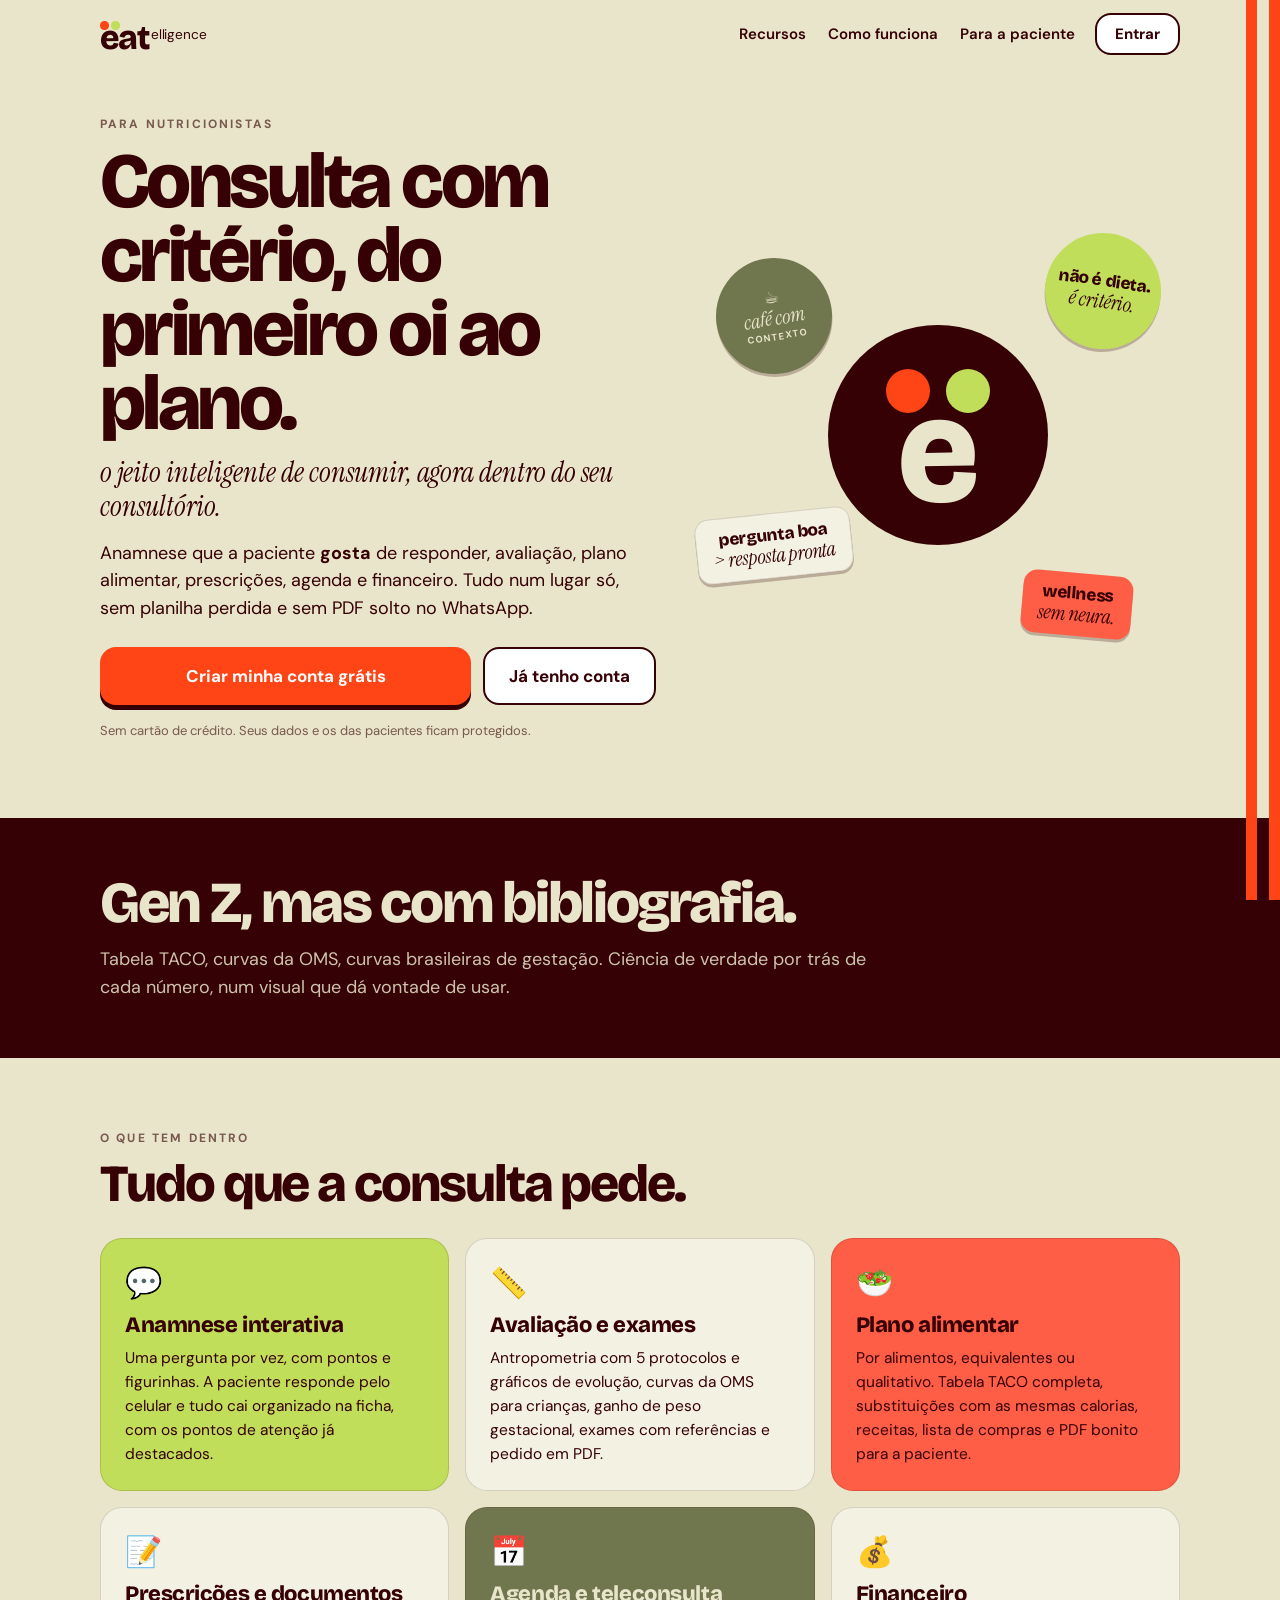
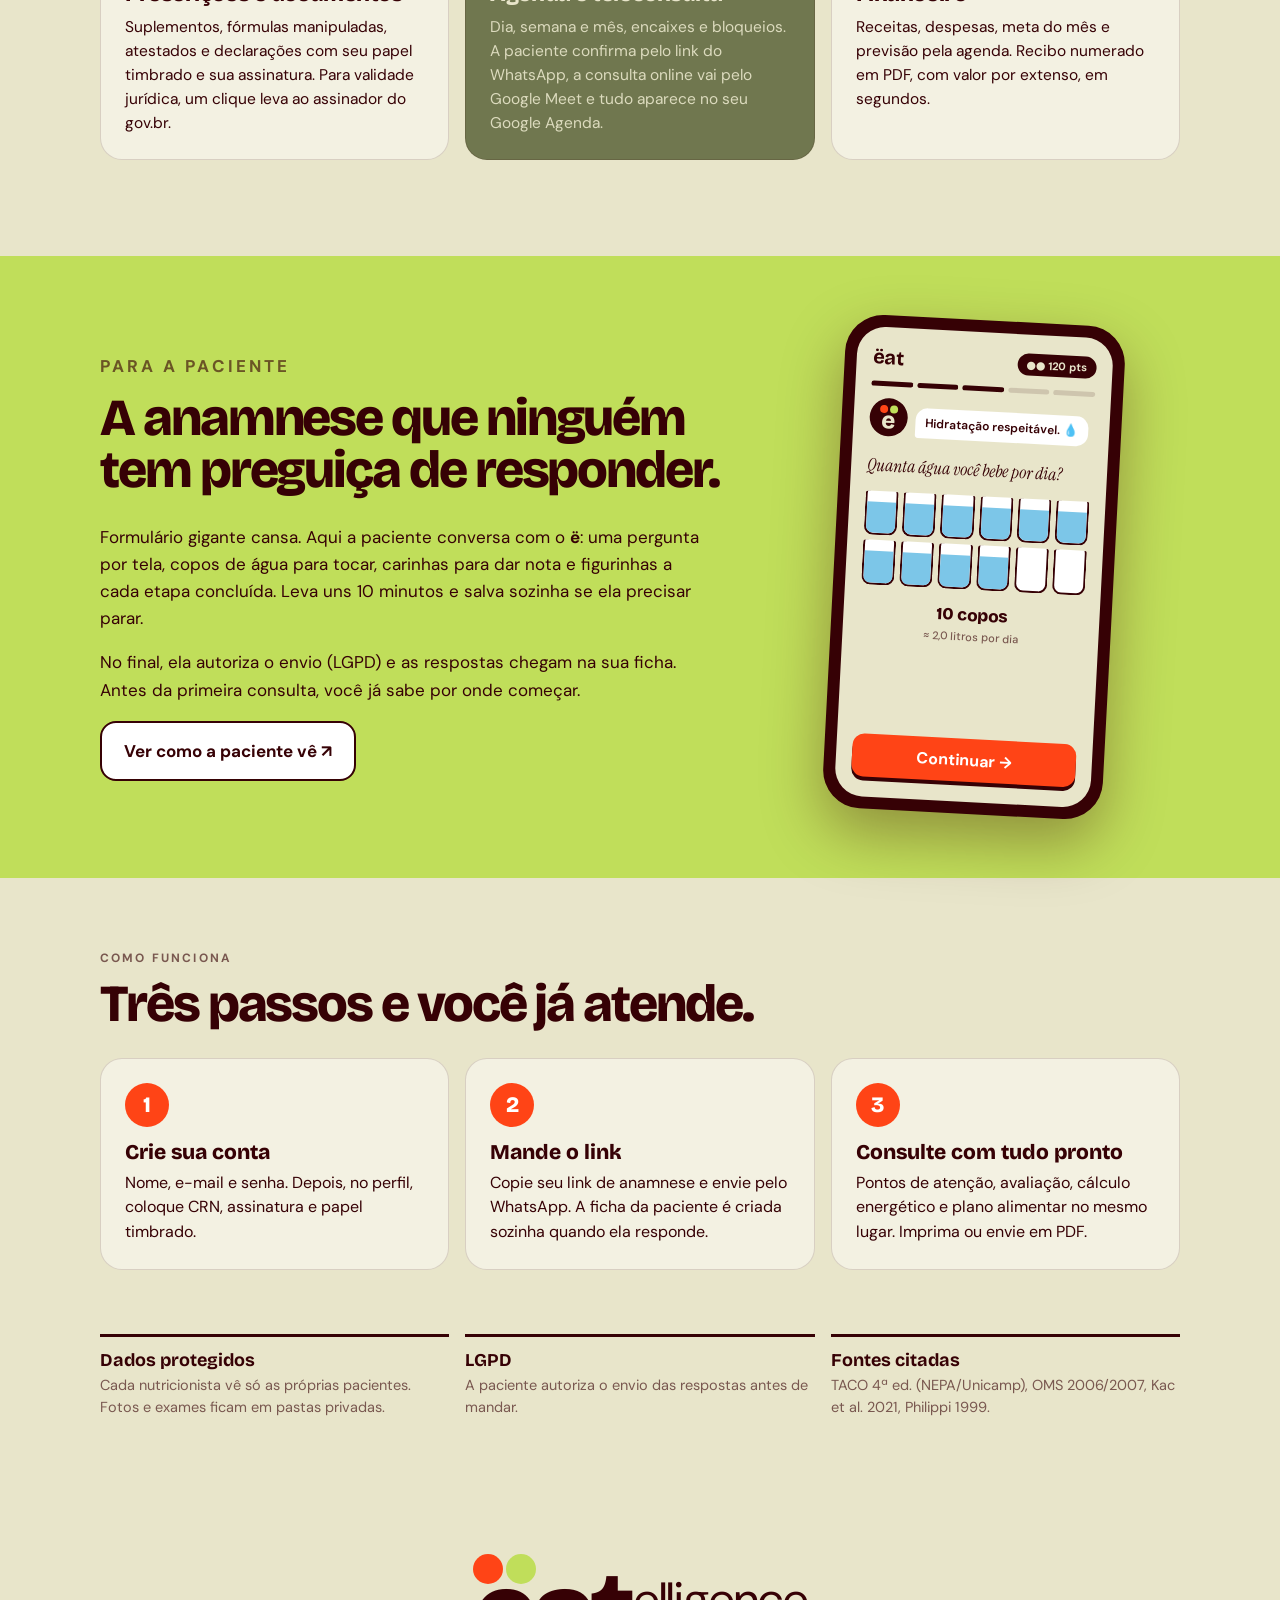
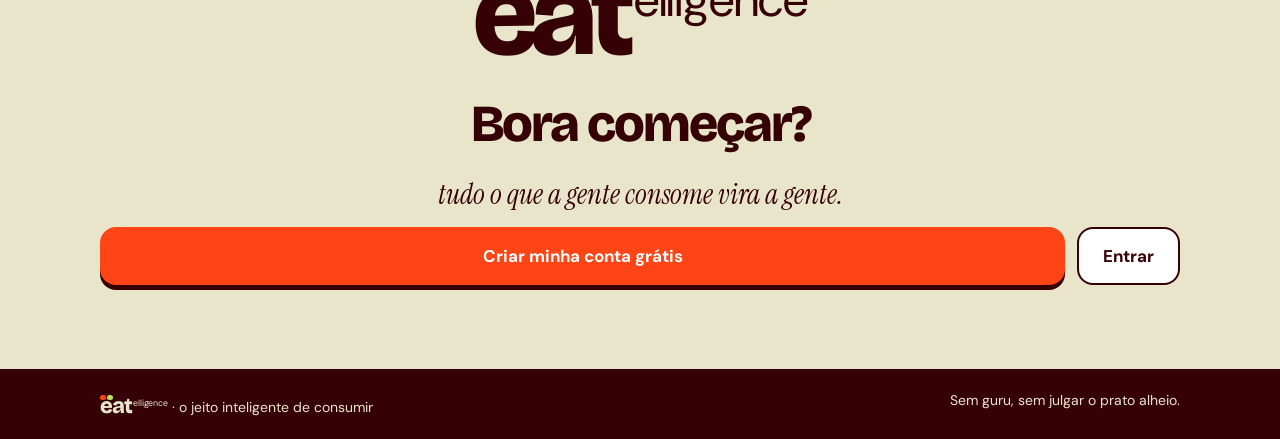
==== commit 51f47c6c: "Nome da marca: ëatelligence (logo com trema laranja e lima na home, figurinha e PDF) Co-Authored-By:" ====
--- a/index.html
+++ b/index.html
@@ -4,7 +4,7 @@
 <meta charset="utf-8">
 <meta name="viewport" content="width=device-width,initial-scale=1,viewport-fit=cover">
 <meta name="theme-color" content="#E8E5CA">
-<title>ëat intelligence · o consultório de nutrição com critério</title>
+<title>ëatelligence · o consultório de nutrição com critério</title>
 <meta name="description" content="Anamnese que a paciente gosta de responder, avaliação, plano alimentar, prescrições, agenda e financeiro num só lugar. Para nutricionistas.">
 <script>
   // links antigos de anamnese (com ?n= ou ?nome=) continuam funcionando: vão direto para o questionário
@@ -13,15 +13,15 @@
 <link rel="preconnect" href="https://fonts.googleapis.com">
 <link rel="preconnect" href="https://fonts.gstatic.com" crossorigin>
 <link href="https://fonts.googleapis.com/css2?family=Bricolage+Grotesque:opsz,wght@12..96,400..800&family=DM+Sans:opsz,wght@9..40,400..700&family=Instrument+Serif:ital@0;1&display=swap" rel="stylesheet">
-<link rel="stylesheet" href="css/eat.css?v=20261120h">
-<link rel="stylesheet" href="css/home.css?v=20261120h">
+<link rel="stylesheet" href="css/eat.css?v=20261121a">
+<link rel="stylesheet" href="css/home.css?v=20261121a">
 </head>
 <body class="home">
 <div class="listras" aria-hidden="true"><i></i><i></i></div>
 
 <header class="home-topo">
   <div class="home-in home-topo-in">
-    <a class="home-logo" href="#" aria-label="ëat intelligence, início">ëat<small>intelligence</small></a>
+    <a class="home-logo marca" href="#" aria-label="ëatelligence, início"><span class="m-e">e<i></i><i></i></span>at<span class="m-ell">elligence</span></a>
     <nav class="home-nav" aria-label="Seções">
       <a href="#recursos">Recursos</a>
       <a href="#como">Como funciona</a>
@@ -145,7 +145,7 @@
   <!-- cta final -->
   <section class="cta-final">
     <div class="home-in">
-      <div class="fig t-coral" style="--rot:-4deg;position:static;display:inline-flex;margin-bottom:18px"><span class="g" style="font-size:30px;letter-spacing:-.04em">ëat</span><span class="c">intelligence</span></div>
+      <div class="marca marca-grande" role="img" aria-label="ëatelligence"><span class="m-e">e<i></i><i></i></span>at<span class="m-ell">elligence</span></div>
       <h2>Bora começar?</h2>
       <p class="serif-home">tudo o que a gente consome vira a gente.</p>
       <div class="hero-acoes" style="justify-content:center">
@@ -158,7 +158,7 @@
 
 <footer class="home-rodape">
   <div class="home-in">
-    <span><b>ëat intelligence</b> · o jeito inteligente de consumir</span>
+    <span><b class="marca marca-rodape"><span class="m-e">e<i></i><i></i></span>at<span class="m-ell">elligence</span></b> · o jeito inteligente de consumir</span>
     <span>Sem guru, sem julgar o prato alheio.</span>
   </div>
 </footer>
--- a/css/home.css
+++ b/css/home.css
@@ -4,8 +4,15 @@
 .home-in{max-width:1120px;margin:0 auto;padding:0 20px}
 .home-topo{position:sticky;top:0;z-index:20;background:rgba(232,229,202,.92);backdrop-filter:blur(10px);-webkit-backdrop-filter:blur(10px)}
 .home-topo-in{display:flex;align-items:center;gap:20px;height:68px}
-.home-logo{font-family:var(--titulo);font-weight:800;font-size:28px;letter-spacing:-.04em;color:var(--bordo);text-decoration:none;display:flex;align-items:baseline;gap:6px}
-.home-logo small{font-family:var(--texto);font-size:11px;font-weight:700;letter-spacing:.16em;text-transform:uppercase}
+.home-logo{font-size:34px;text-decoration:none}
+/* logotipo ëatelligence: "ëat" com trema laranja + lima, "elligence" pequeno no alto */
+.marca{font-family:var(--titulo);font-weight:800;letter-spacing:-.045em;line-height:1;color:var(--bordo);white-space:nowrap;display:inline-block;padding-top:.26em}
+.marca .m-e{position:relative;display:inline-block}
+.marca .m-e i{position:absolute;top:.0em;width:.25em;height:.25em;border-radius:50%;background:var(--laranja);left:0}
+.marca .m-e i+i{left:auto;right:-.04em;background:var(--lima)}
+.marca .m-ell{font-family:var(--texto);font-weight:400;letter-spacing:-.01em;font-size:.4em;position:relative;top:-.78em;margin-left:.1em}
+.marca-grande{font-size:clamp(64px,11vw,120px);margin-bottom:24px}
+.marca-rodape{font-size:22px;color:var(--creme);padding-top:.15em}
 .home-nav{display:flex;gap:22px;margin-left:auto}
 .home-nav a{color:var(--bordo);text-decoration:none;font-weight:600;font-size:15px}
 .home-nav a:hover{text-decoration:underline}
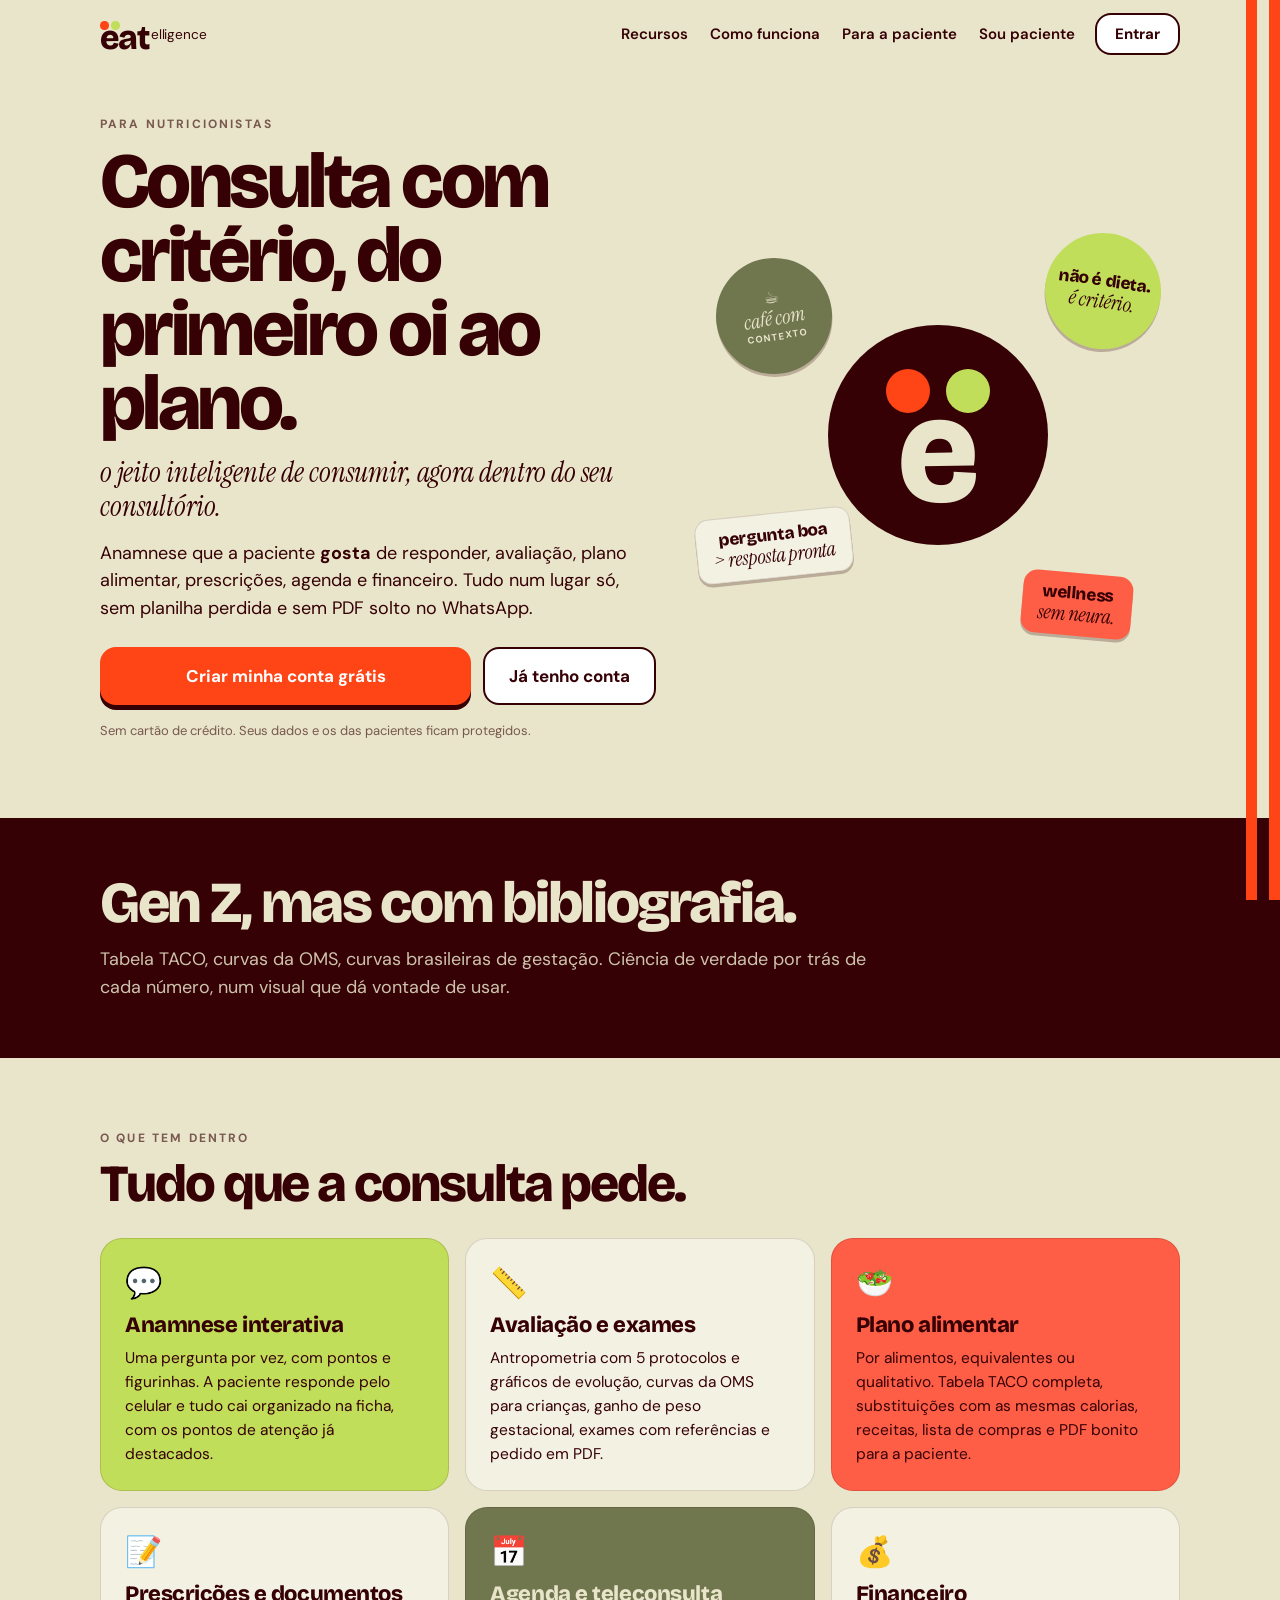
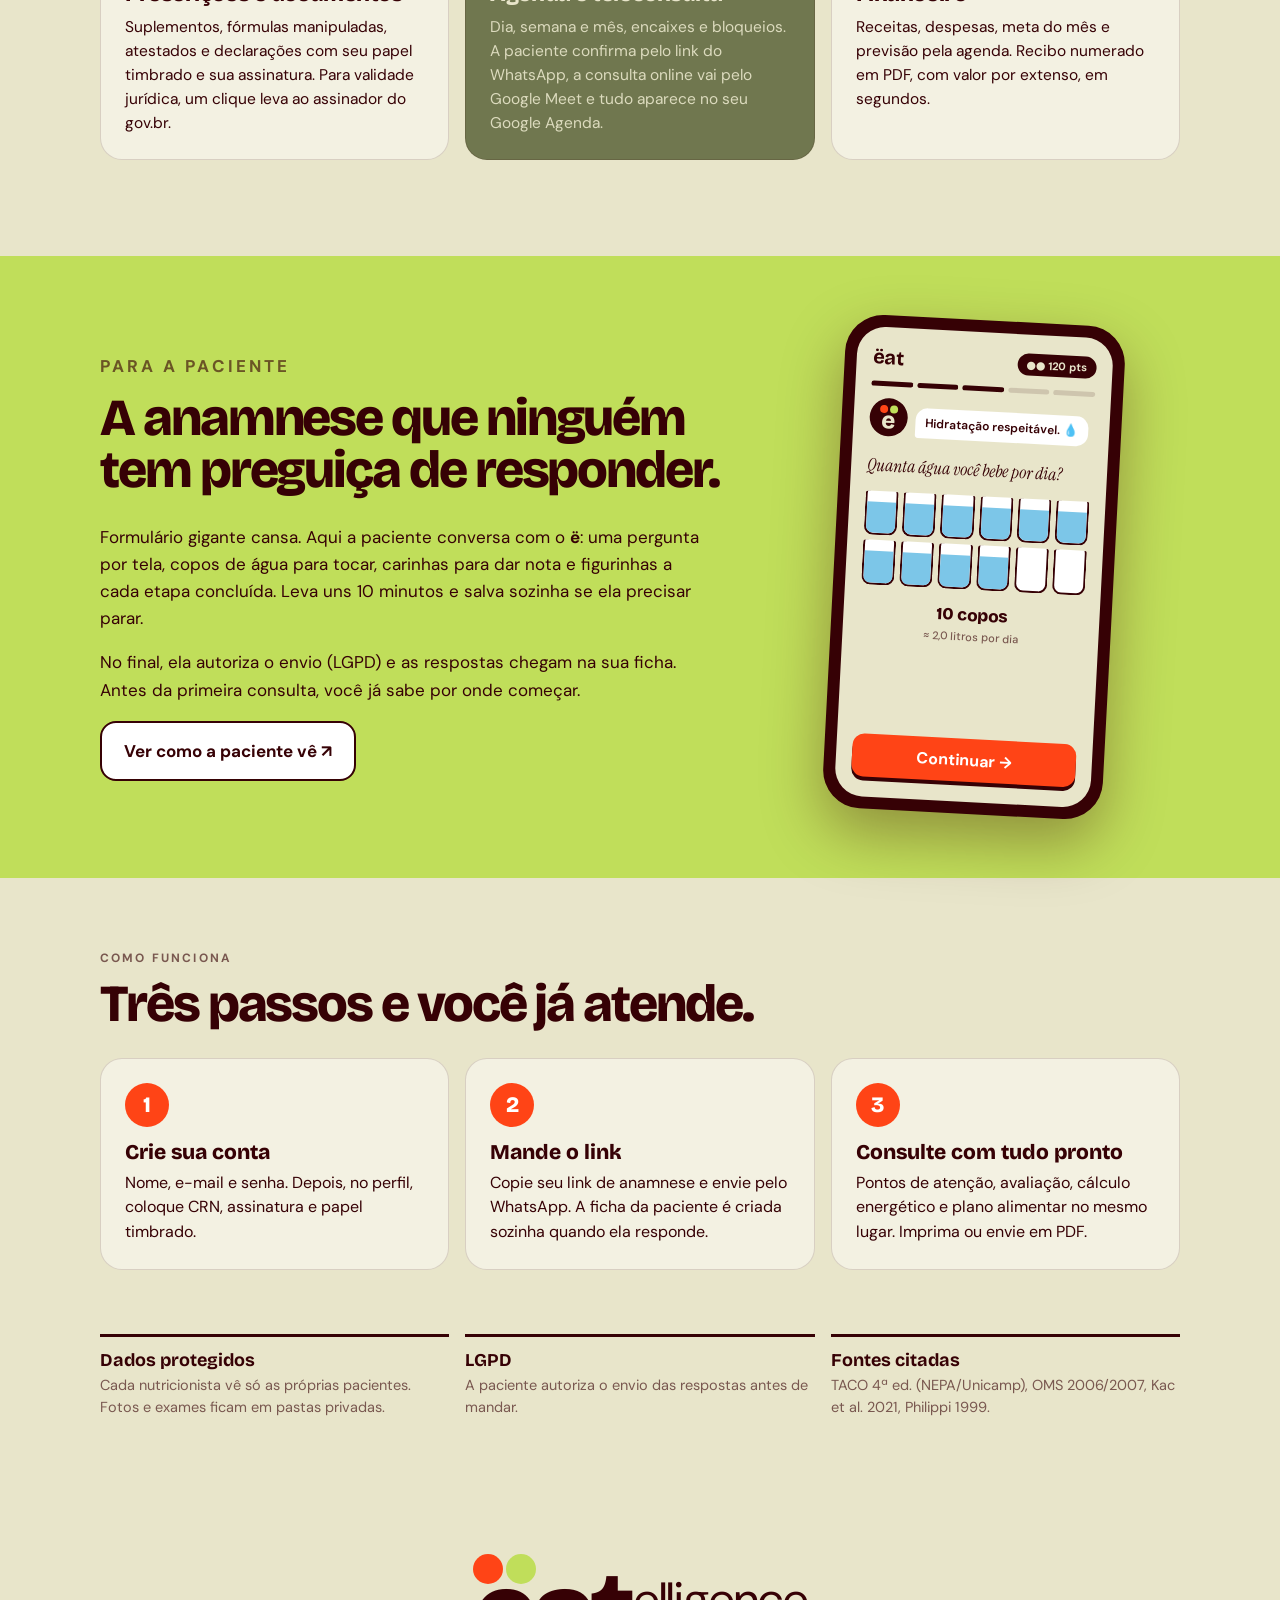
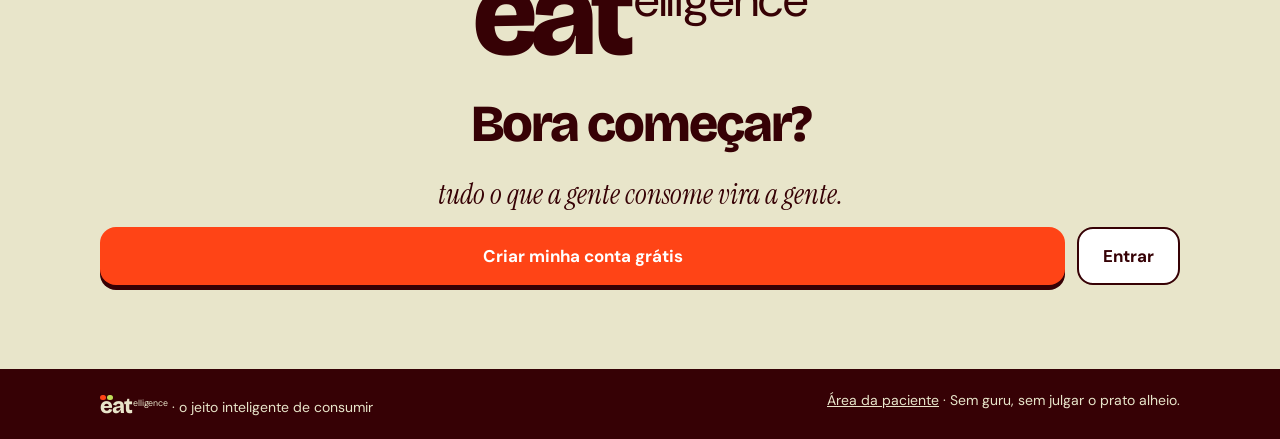
==== commit 8dbf76ed: "Área da paciente: convite da nutri, login próprio e o que a nutri libera - minha-area.html: entrar, " ====
--- a/index.html
+++ b/index.html
@@ -26,6 +26,7 @@
       <a href="#recursos">Recursos</a>
       <a href="#como">Como funciona</a>
       <a href="#paciente">Para a paciente</a>
+      <a href="minha-area.html">Sou paciente</a>
     </nav>
     <a class="btn sec home-entrar" href="painel.html">Entrar</a>
   </div>
@@ -159,7 +160,7 @@
 <footer class="home-rodape">
   <div class="home-in">
     <span><b class="marca marca-rodape"><span class="m-e">e<i></i><i></i></span>at<span class="m-ell">elligence</span></b> · o jeito inteligente de consumir</span>
-    <span>Sem guru, sem julgar o prato alheio.</span>
+    <span><a href="minha-area.html" style="color:inherit">Área da paciente</a> · Sem guru, sem julgar o prato alheio.</span>
   </div>
 </footer>
 </body>
--- a/css/eat.css
+++ b/css/eat.css
@@ -246,3 +246,16 @@
 .ass-previa img{max-width:100%;max-height:110px}
 .ass-caixa{background:#fff;border-radius:14px;padding:12px;margin-top:10px}
 .ass-pad{width:100%;height:auto;aspect-ratio:3/1;background:#fff;border:2px solid var(--bordo);border-radius:12px;touch-action:none;cursor:crosshair;background-image:linear-gradient(transparent calc(75% - 1px),rgba(54,1,5,.25) 75%,transparent calc(75% + 1px))}
+
+/* link da paciente: nome obrigatório */
+.rotulo-campo{display:block;font-size:12px;font-weight:700;letter-spacing:.12em;text-transform:uppercase;margin:4px 0 6px}
+.obrig{color:var(--laranja)}
+.campo.invalido{border-color:var(--laranja);box-shadow:0 0 0 3px rgba(255,68,22,.18)}
+.linkbox.vazio{color:var(--suave);font-style:italic;word-break:normal}
+.btn.desligado{opacity:.45}
+
+/* área da paciente (lado da nutri) */
+.area-ctrl{display:inline-flex;align-items:center;gap:8px;flex-wrap:wrap}
+.link.area{color:var(--musgo);font-weight:700}
+.selo-area{display:inline-block;background:var(--lima);color:var(--bordo);border-radius:99px;padding:2px 9px;font-size:12px;font-weight:700;white-space:nowrap}
+.painel .acesso-paciente{border:2px solid var(--lima)}
